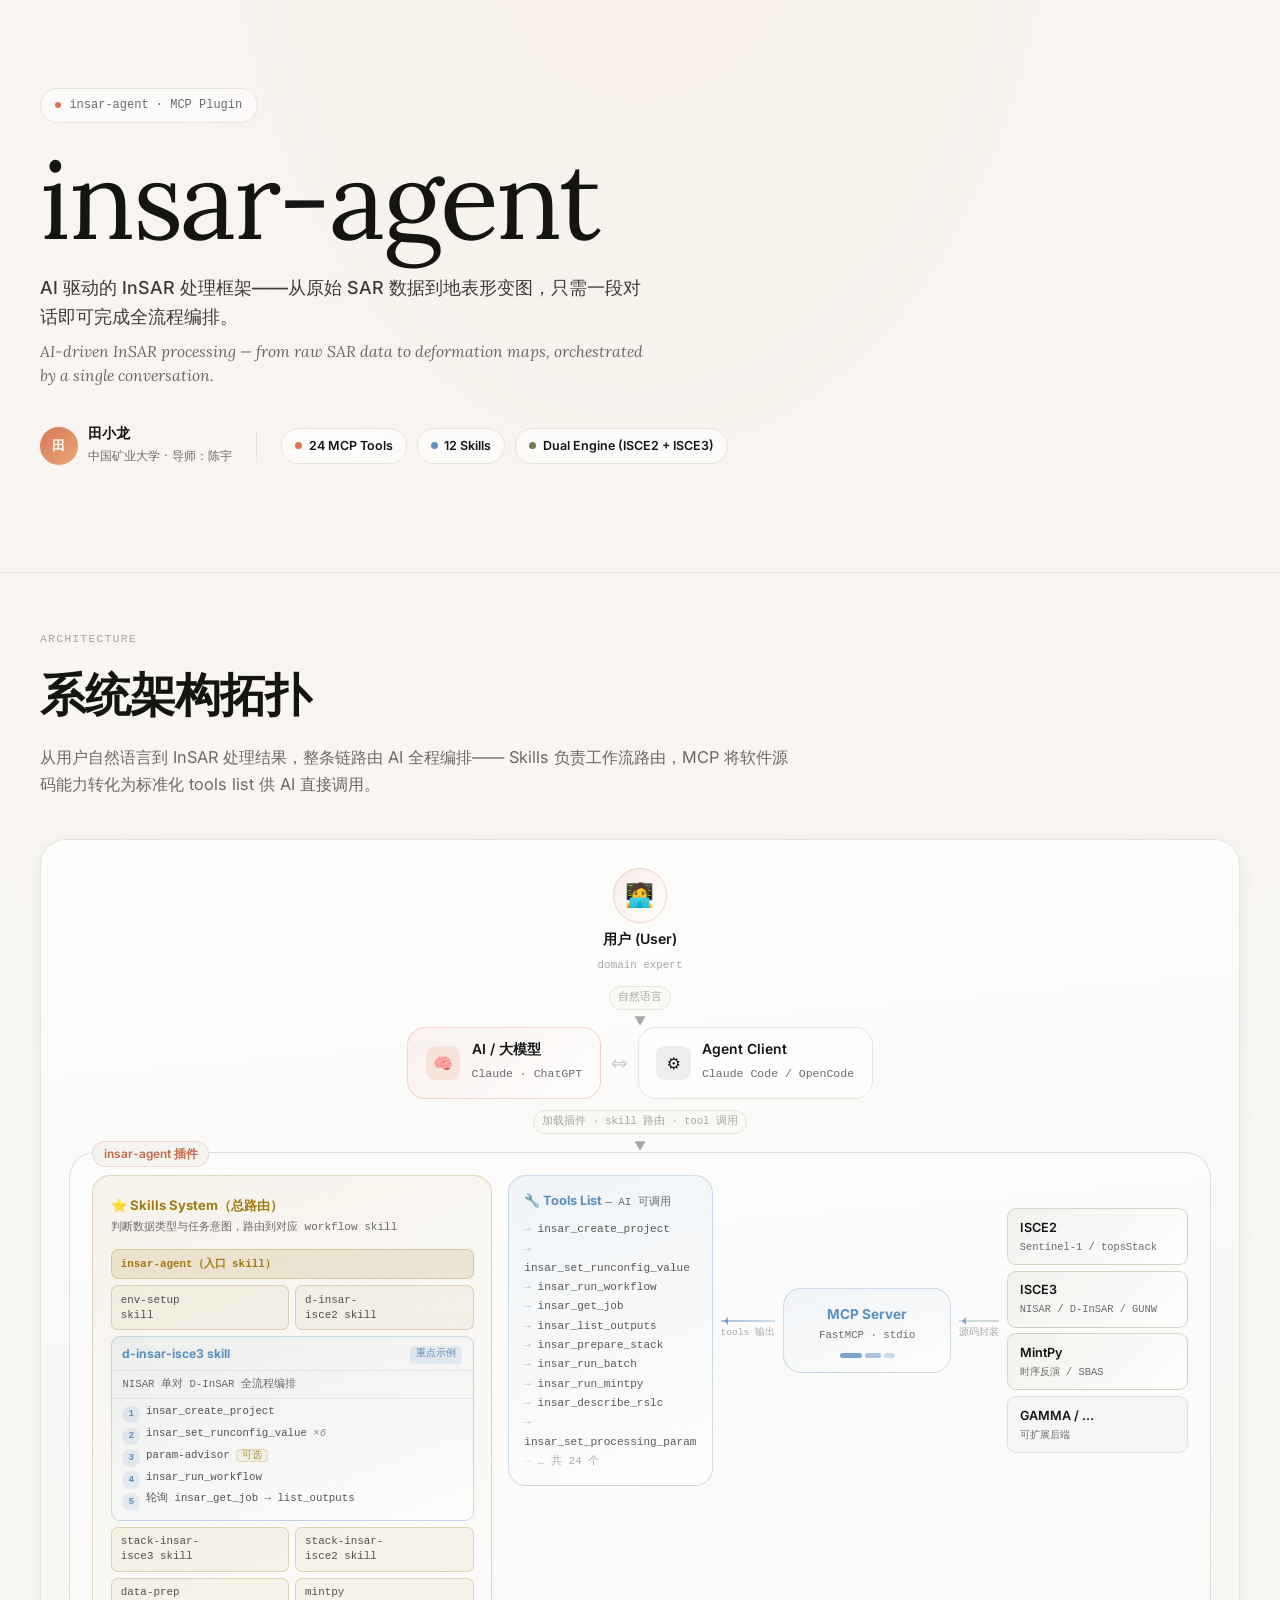
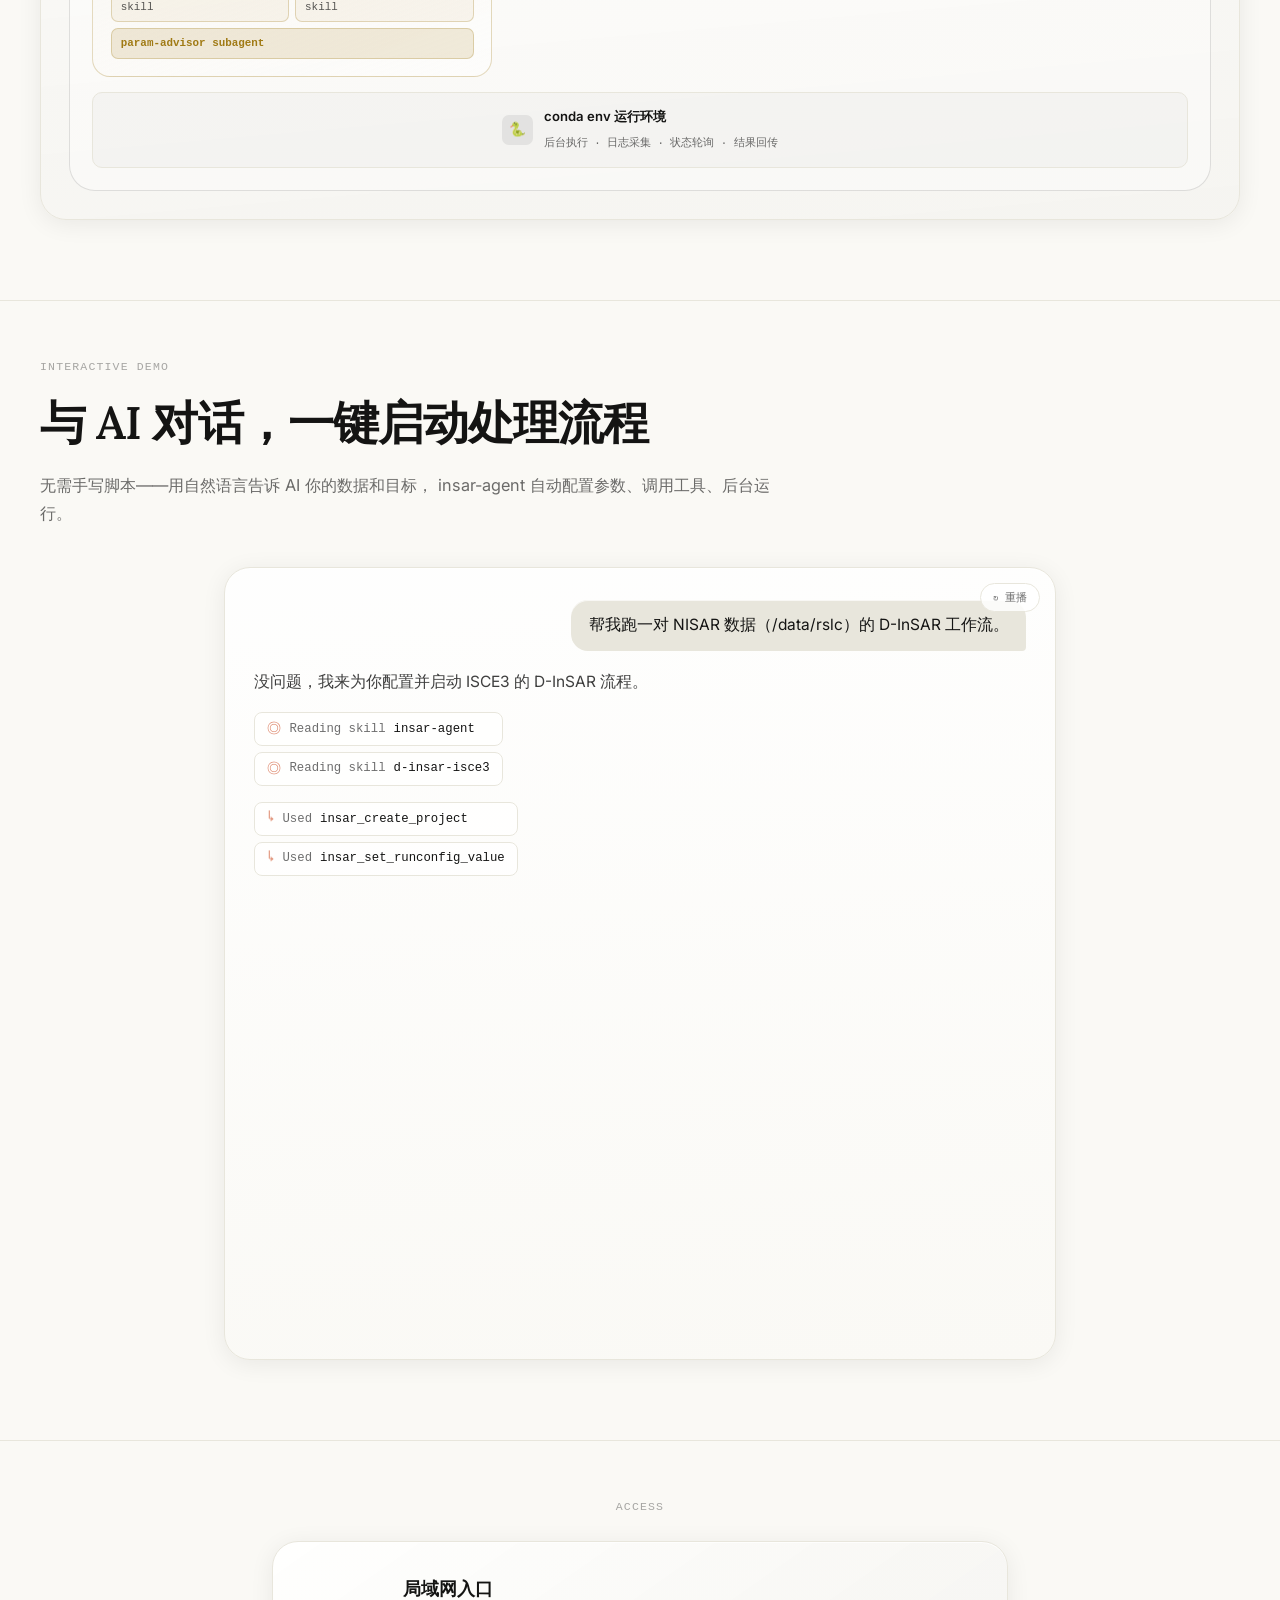
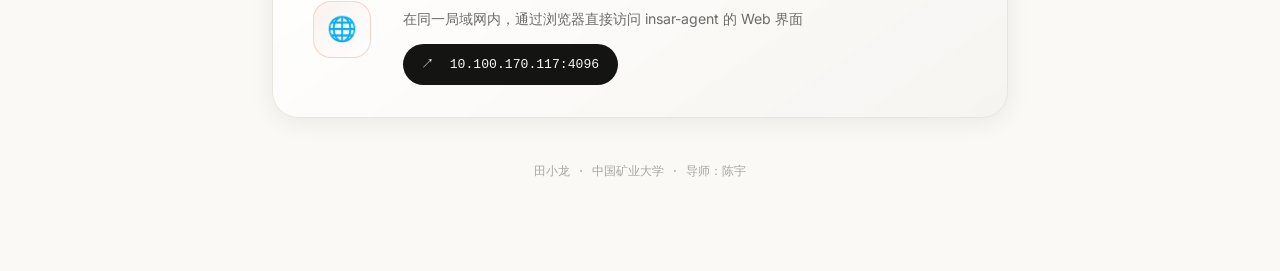
==== site/index.html @ 66867396 "feat: add project showcase site with Anthropic-style design - Hero with bilingual description, autho" ====
<!DOCTYPE html>
<html lang="zh-CN">
<head>
    <meta charset="UTF-8">
    <meta name="viewport" content="width=device-width, initial-scale=1.0">
    <title>insar-agent — AI-driven InSAR Processing</title>
    <link rel="preconnect" href="https://fonts.googleapis.com">
    <link rel="preconnect" href="https://fonts.gstatic.com" crossorigin>
    <link href="https://fonts.googleapis.com/css2?family=Lora:ital,wght@0,400;0,600;1,400&family=Inter:wght@400;500;600&family=Poppins:wght@600;700&display=swap" rel="stylesheet">
    <style>
        :root {
            --paper:       #faf9f5;
            --paper-2:     #f5f4f1;
            --paper-3:     #e8e6dc;
            --ink:         #141413;
            --ink-muted:   rgba(20,20,19,.62);
            --ink-dim:     rgba(20,20,19,.36);
            --orange:      #d97757;
            --orange-deep: #c46847;
            --orange-soft: rgba(217,119,87,.08);
            --orange-bdr:  rgba(217,119,87,.28);
            --blue:        #5a8fc0;
            --blue-soft:   rgba(90,143,192,.07);
            --blue-bdr:    rgba(90,143,192,.28);
            --green:       #6a7e4e;
            --green-soft:  rgba(106,126,78,.07);
            --green-bdr:   rgba(106,126,78,.28);
            --gold:        #a07a14;
            --gold-soft:   rgba(160,122,20,.07);
            --gold-bdr:    rgba(160,122,20,.26);
            --r:           10px;
            --r-lg:        18px;
            --r-xl:        26px;
            --sh:          0 1px 4px rgba(0,0,0,.05), 0 1px 0 rgba(255,255,255,.75) inset;
            --sh-lg:       0 4px 24px rgba(0,0,0,.07), 0 1px 0 rgba(255,255,255,.8) inset;
            --ease:        cubic-bezier(.25,.46,.45,.94);
            /* Lora: elegant editorial serif — matches Claude/Anthropic display style */
            --serif:   'Lora', Georgia, 'Times New Roman', serif;
            /* Inter: clean sans-serif for UI labels, badges, meta */
            --sans:    'Inter', -apple-system, BlinkMacSystemFont, system-ui, sans-serif;
            /* Poppins: UI emphasis */
            --heading: 'Poppins', system-ui, sans-serif;
            --mono:    ui-monospace, 'SFMono-Regular', Menlo, Consolas, monospace;
            --wrap:    1200px;
        }

        @media (prefers-reduced-motion: reduce) {
            *, *::before, *::after {
                animation-duration: .01ms !important;
                animation-iteration-count: 1 !important;
                transition-duration: .01ms !important;
            }
        }

        * { box-sizing: border-box; margin: 0; padding: 0; }

        html { background: var(--paper); color: var(--ink); }

        body {
            font-family: var(--sans);
            line-height: 1.7;
            background:
                radial-gradient(ellipse 90% 50% at 50% -5%, rgba(217,119,87,.07) 0%, transparent 100%),
                var(--paper);
        }

        a { color: inherit; text-decoration: none; }

        .wrap {
            width: min(var(--wrap), calc(100vw - 2.5rem));
            margin: 0 auto;
        }

        /* ══════════════════════════════════════
           HERO
        ══════════════════════════════════════ */
        .hero { padding: 5.5rem 0 4.5rem; }

        .hero-tag {
            display: inline-flex;
            align-items: center; gap: .5rem;
            padding: .38rem .9rem;
            border: 1px solid var(--paper-3); border-radius: 999px;
            font-family: var(--mono); font-size: .75rem; color: var(--ink-muted);
            background: rgba(255,255,255,.65); margin-bottom: 1.5rem;
        }

        .hero-tag::before {
            content: ''; width: 6px; height: 6px;
            border-radius: 50%; background: var(--orange); flex-shrink: 0;
        }

        /* Lora serif at large size — Claude/Anthropic editorial style */
        .hero h1 {
            font-family: var(--serif);
            font-size: clamp(3.4rem, 8.5vw, 7.2rem);
            font-weight: 400;
            line-height: .97;
            letter-spacing: -.02em;
            color: var(--ink);
            margin-bottom: 1.4rem;
        }

        /* Bilingual description */
        .hero-lead { margin-bottom: 2.25rem; max-width: 38em; }

        .lead-zh {
            display: block;
            font-family: var(--sans); font-size: 1.12rem; font-weight: 500;
            color: rgba(20,20,19,.82); line-height: 1.6; margin-bottom: .45rem;
        }

        .lead-en {
            display: block;
            font-family: var(--serif); font-style: italic;
            font-size: .98rem; color: var(--ink-muted); line-height: 1.55;
        }

        .hero-meta {
            display: flex; align-items: center; gap: 1.5rem;
            flex-wrap: wrap; margin-bottom: 2rem;
        }

        .meta-author { display: flex; align-items: center; gap: .65rem; }

        .meta-avatar {
            width: 2.35rem; height: 2.35rem; border-radius: 50%;
            background: linear-gradient(135deg, var(--orange) 0%, #e8a878 100%);
            display: flex; align-items: center; justify-content: center;
            font-family: var(--heading); font-size: .82rem; font-weight: 700;
            color: #fff; flex-shrink: 0;
        }

        .meta-info strong {
            display: block; font-family: var(--sans);
            font-size: .9rem; font-weight: 600; line-height: 1.2;
        }

        .meta-info span { font-size: .78rem; color: var(--ink-muted); }

        .meta-div { width: 1px; height: 2rem; background: var(--paper-3); }

        .badge-row { display: flex; gap: .6rem; flex-wrap: wrap; }

        .badge {
            display: inline-flex; align-items: center; gap: .42rem;
            padding: .4rem .82rem;
            border: 1px solid var(--paper-3); border-radius: 999px;
            font-family: var(--sans); font-size: .78rem; font-weight: 600;
            background: rgba(255,255,255,.72);
        }

        .bd { width: 7px; height: 7px; border-radius: 50%; flex-shrink: 0; }
        .bd-o { background: var(--orange); }
        .bd-b { background: var(--blue); }
        .bd-g { background: var(--green); }

        /* ══════════════════════════════════════
           SECTION UTILITIES
        ══════════════════════════════════════ */
        .sec-lbl {
            font-family: var(--mono); font-size: .72rem;
            letter-spacing: .1em; text-transform: uppercase;
            color: var(--ink-dim); margin-bottom: .45rem;
        }

        /* Section titles also use Lora for editorial consistency */
        .sec-title {
            font-family: var(--serif); font-size: clamp(1.9rem, 4vw, 2.85rem);
            font-weight: 600; letter-spacing: -.02em; margin-bottom: .65rem;
        }

        .sec-desc { font-size: 1.02rem; color: var(--ink-muted); max-width: 46em; }

        .section-sep { border: none; border-top: 1px solid var(--paper-3); }

        /* ══════════════════════════════════════
           TOPOLOGY
        ══════════════════════════════════════ */
        .topo-section { padding: 3.5rem 0 5rem; }
        .topo-hdr { margin-bottom: 2.5rem; }

        .topo-shell {
            background: linear-gradient(175deg, rgba(255,255,255,.88) 0%, rgba(245,244,241,.94) 100%);
            border: 1px solid var(--paper-3); border-radius: var(--r-xl);
            padding: 1.75rem; box-shadow: var(--sh-lg);
        }

        /* User */
        .topo-user { display: flex; justify-content: center; margin-bottom: .5rem; }

        .user-node { display: flex; flex-direction: column; align-items: center; gap: .3rem; }

        .user-icon {
            width: 3.4rem; height: 3.4rem; border-radius: 50%;
            background: linear-gradient(135deg, rgba(217,119,87,.12), rgba(255,255,255,.85));
            border: 1.5px solid var(--orange-bdr);
            display: flex; align-items: center; justify-content: center; font-size: 1.45rem;
        }

        .user-name { font-family: var(--sans); font-size: .88rem; font-weight: 600; }
        .user-sub  { font-family: var(--mono); font-size: .68rem; color: var(--ink-dim); }

        /* Vertical connectors */
        .vert-conn { display: flex; flex-direction: column; align-items: center; }

        .conn-line { width: 1.5px; background: linear-gradient(to bottom, var(--paper-3), rgba(20,20,19,.15)); }

        .conn-pill {
            font-family: var(--mono); font-size: .66rem; color: var(--ink-dim);
            background: var(--paper); border: 1px solid var(--paper-3);
            border-radius: 999px; padding: .12rem .5rem; white-space: nowrap;
        }

        .conn-arrow { font-size: .75rem; color: var(--ink-dim); line-height: 1; }

        /* AI + Client row */
        .ai-row {
            display: flex; justify-content: center; align-items: center;
            gap: .5rem; margin-bottom: .5rem;
        }

        .ai-card, .client-card {
            display: flex; align-items: center; gap: .7rem;
            padding: .8rem 1.1rem; border-radius: var(--r-lg); border: 1.5px solid;
        }

        .ai-card {
            background: linear-gradient(135deg, var(--orange-soft), rgba(255,255,255,.82));
            border-color: var(--orange-bdr);
        }

        .client-card { background: rgba(255,255,255,.72); border-color: var(--paper-3); }

        .n-icon {
            width: 2.15rem; height: 2.15rem; border-radius: 9px;
            display: flex; align-items: center; justify-content: center;
            font-size: 1rem; flex-shrink: 0;
        }

        .n-icon-o { background: rgba(217,119,87,.14); }
        .n-icon-n { background: rgba(20,20,19,.07); }

        .n-text strong {
            display: block; font-family: var(--sans);
            font-size: .87rem; font-weight: 600; line-height: 1.2;
        }

        .n-text span { font-family: var(--mono); font-size: .72rem; color: var(--ink-muted); }

        .bidir { color: rgba(20,20,19,.22); font-size: .85rem; padding: 0 .1rem; }

        /* Plugin frame */
        .plugin-frame {
            border: 1.5px solid rgba(20,20,19,.12);
            border-radius: var(--r-xl); padding: 1.4rem;
            background: rgba(255,255,255,.38); position: relative;
        }

        .plugin-label {
            position: absolute; top: -.7rem; left: 1.4rem;
            font-family: var(--sans); font-size: .74rem; font-weight: 600;
            color: var(--orange-deep);
            background: var(--paper-2); padding: .1rem .65rem;
            border: 1px solid rgba(217,119,87,.22); border-radius: 999px;
        }

        /*
         * Plugin inner: 2-column grid
         * Left:  Skills System
         * Right: horizontal flow  [Tools List] <- [MCP Server] <- [Software]
         */
        .plugin-inner {
            display: grid;
            grid-template-columns: 1fr 1.7fr;
            gap: 1rem;
            align-items: start;
            margin-bottom: .9rem;
        }

        /* --- Skills column --- */
        .skills-box {
            background: linear-gradient(160deg, rgba(160,122,20,.07), rgba(255,255,255,.55));
            border: 1.5px solid var(--gold-bdr); border-radius: var(--r-lg);
            padding: 1.1rem;
        }

        .skills-header {
            font-family: var(--sans); font-size: .82rem; font-weight: 700;
            color: var(--gold); margin-bottom: .22rem;
        }

        .skills-desc {
            font-family: var(--mono); font-size: .69rem; color: var(--ink-muted);
            line-height: 1.45; margin-bottom: .85rem;
        }

        .skill-grid { display: grid; grid-template-columns: 1fr 1fr; gap: .38rem; }

        .sk {
            padding: .42rem .55rem;
            border: 1px solid var(--gold-bdr); border-radius: 7px;
            background: rgba(160,122,20,.06);
            font-family: var(--mono); font-size: .68rem; color: rgba(20,20,19,.72);
            line-height: 1.35;
        }

        .sk.entry { background: rgba(160,122,20,.14); color: var(--gold); font-weight: 600; }
        .sk.wide  { grid-column: span 2; }

        /* Featured: d-insar-isce3 */
        .sk-featured {
            grid-column: span 2;
            border: 1.5px solid rgba(90,143,192,.32); border-radius: 9px;
            background: linear-gradient(160deg, rgba(90,143,192,.07), rgba(255,255,255,.62));
            overflow: hidden;
        }

        .sk-feat-hdr {
            display: flex; align-items: center; justify-content: space-between;
            padding: .45rem .65rem .3rem;
            font-family: var(--sans); font-size: .76rem; font-weight: 700; color: var(--blue);
            border-bottom: 1px solid rgba(90,143,192,.15);
        }

        .sk-feat-badge {
            font-family: var(--mono); font-size: .6rem; font-weight: 400;
            background: rgba(90,143,192,.12); color: var(--blue);
            padding: .05rem .38rem; border-radius: 4px;
        }

        .sk-feat-desc {
            font-family: var(--mono); font-size: .67rem; color: var(--ink-muted);
            padding: .28rem .65rem .3rem; border-bottom: 1px solid rgba(90,143,192,.12);
        }

        .sk-feat-steps { padding: .35rem .65rem .55rem; display: grid; gap: .22rem; }

        .sk-step {
            display: flex; align-items: flex-start; gap: .38rem;
            font-family: var(--mono); font-size: .67rem; color: rgba(20,20,19,.72); line-height: 1.3;
        }

        .sk-step-n {
            flex-shrink: 0; width: 1.1rem; height: 1.1rem;
            background: rgba(90,143,192,.12); border-radius: 50%;
            display: flex; align-items: center; justify-content: center;
            font-size: .58rem; color: var(--blue); font-weight: 700; margin-top: .05rem;
        }

        .sk-step-hint {
            font-family: var(--mono); font-size: .6rem;
            color: rgba(160,122,20,.8); background: rgba(160,122,20,.07);
            border: 1px solid rgba(160,122,20,.2); border-radius: 4px; padding: 0 .3rem;
        }

        /* ---
         * Right column: horizontal flow (flex row, right-to-left data)
         *   [Tools List]  <-(tools输出)-  [MCP Server]  <-(源码封装)-  [Software]
         * --- */
        .mcp-flow {
            display: flex;
            align-items: center;
            gap: 0;
        }

        /* Tools List — starts at top, natural height */
        .tools-col {
            flex: 1.05;
            align-self: stretch;
            display: flex;
        }

        .tools-box {
            flex: 1;
            background: linear-gradient(160deg, var(--blue-soft), rgba(255,255,255,.65));
            border: 1.5px solid var(--blue-bdr); border-radius: var(--r-lg);
            padding: .85rem .95rem;
        }

        .tools-title {
            font-family: var(--sans); font-size: .8rem; font-weight: 700;
            color: var(--blue); margin-bottom: .55rem;
        }

        .tool-item {
            font-family: var(--mono); font-size: .69rem;
            color: rgba(20,20,19,.7); line-height: 1.75;
        }

        .tool-item::before { content: '→ '; color: var(--blue); opacity: .55; }

        /* Horizontal arrow connector (left-pointing: data flows right→left) */
        .flow-conn {
            flex: none;
            display: flex; flex-direction: column; align-items: center;
            gap: .2rem; padding: 0 .5rem; min-width: 3.2rem;
        }

        .fc-line {
            width: 100%; height: 1.5px; position: relative;
        }

        /* Arrow from MCP to Tools (blue gradient, arrowhead on left) */
        .fc-line.blue {
            background: linear-gradient(to left, var(--blue-bdr), rgba(90,143,192,.5));
        }

        /* Arrow from Software to MCP (green-to-blue, arrowhead on left) */
        .fc-line.green {
            background: linear-gradient(to left, var(--green-bdr), var(--blue-bdr));
        }

        .fc-line::before {
            content: '';
            position: absolute; left: -1px; top: 50%;
            transform: translateY(-50%);
            border: 4px solid transparent;
            border-right-color: var(--blue); opacity: .75;
        }

        .fc-lbl {
            font-family: var(--mono); font-size: .6rem;
            color: var(--ink-dim); white-space: nowrap;
        }

        /* MCP Server box */
        .mcp-box {
            flex: 0.78;
            background: linear-gradient(160deg, var(--blue-soft), rgba(255,255,255,.72));
            border: 1.5px solid var(--blue-bdr); border-radius: var(--r-lg);
            padding: .9rem .8rem; text-align: center;
        }

        .mcp-title { font-family: var(--sans); font-size: .85rem; font-weight: 700; color: var(--blue); }
        .mcp-sub   { font-family: var(--mono); font-size: .67rem; color: var(--ink-muted); margin-bottom: .5rem; }

        .mcp-bars { display: flex; gap: 3px; justify-content: center; }
        .mcp-bars span { height: 5px; border-radius: 3px; background: var(--blue); }
        .mcp-bars span:nth-child(1) { width: 22px; opacity: .8; }
        .mcp-bars span:nth-child(2) { width: 16px; opacity: .5; }
        .mcp-bars span:nth-child(3) { width: 11px; opacity: .3; }

        /* Software stack */
        .sw-stack {
            flex: 1;
            display: grid; gap: .35rem;
            align-self: center;
        }

        .sw-chip {
            padding: .48rem .72rem;
            background: linear-gradient(135deg, var(--green-soft), rgba(255,255,255,.72));
            border: 1.5px solid var(--green-bdr); border-radius: 9px;
            font-family: var(--sans); font-size: .79rem; font-weight: 600;
        }

        .sw-sub {
            display: block; font-family: var(--mono);
            font-size: .65rem; color: var(--ink-muted); font-weight: 400; margin-top: .04rem;
        }

        .sw-chip.sw-dim { background: rgba(20,20,19,.02); border-color: rgba(20,20,19,.09); }

        /* Conda env bar — full-width, centered */
        .conda-bar {
            padding: .78rem 1.2rem;
            background: rgba(20,20,19,.025); border: 1px solid var(--paper-3);
            border-radius: var(--r);
            display: flex; align-items: center; justify-content: center; gap: .7rem;
        }

        .conda-icon {
            width: 1.9rem; height: 1.9rem; border-radius: 7px;
            background: rgba(20,20,19,.07);
            display: flex; align-items: center; justify-content: center;
            font-size: .85rem; flex-shrink: 0;
        }

        .conda-text strong {
            display: block; font-family: var(--sans);
            font-size: .82rem; font-weight: 600;
        }

        .conda-text span {
            font-family: var(--mono); font-size: .67rem; color: var(--ink-muted);
        }

        /* ══════════════════════════════════════
           CHAT DEMO
        ══════════════════════════════════════ */
        .demo-section { padding: 3.5rem 0 5rem; }
        .demo-hdr { margin-bottom: 2.5rem; }

        .chat-outer { max-width: 52rem; margin: 0 auto; position: relative; }

        .chat-window {
            background: linear-gradient(175deg, rgba(255,255,255,.88), rgba(250,249,245,.72));
            border: 1px solid var(--paper-3); border-radius: var(--r-xl);
            padding: 2rem 1.8rem; box-shadow: var(--sh-lg);
            display: flex; flex-direction: column; gap: 1.05rem;
        }

        .chat-row { display: flex; flex-direction: column; opacity: 0; will-change: transform, opacity; }

        .chat-row.visible { animation: chatIn .45s var(--ease) forwards; }

        @keyframes chatIn {
            from { opacity: 0; transform: translateY(7px); }
            to   { opacity: 1; transform: translateY(0); }
        }

        .msg-user {
            align-self: flex-end; background: var(--paper-3);
            padding: .78rem 1.1rem; border-radius: 17px 17px 4px 17px;
            max-width: 82%; font-size: .97rem; font-family: var(--sans);
            box-shadow: inset 0 1px 0 rgba(255,255,255,.7);
        }

        .msg-ai {
            align-self: flex-start; max-width: 92%;
            font-size: .97rem; color: rgba(20,20,19,.82); font-family: var(--sans);
        }

        .msg-ai.muted { color: var(--ink-muted); font-size: .92rem; }

        .tool-group { display: flex; flex-direction: column; gap: .32rem; align-self: flex-start; }

        .status-chip {
            display: inline-flex; align-items: center; gap: .5rem;
            padding: .36rem .78rem;
            background: rgba(255,255,255,.75); border: 1px solid var(--paper-3);
            border-radius: 8px;
            font-family: var(--mono); font-size: .77rem; color: var(--ink-muted);
        }

        .status-chip strong { color: var(--ink); font-weight: 500; }
        .status-chip.gold-chip { border-color: var(--gold-bdr); background: var(--gold-soft); }
        .status-chip.gold-chip strong { color: var(--gold); }

        .si { color: var(--orange); font-size: .9rem; line-height: 1; }
        .si.gold { color: var(--gold); }
        .si.spin { animation: spin 1.2s linear infinite; }
        @keyframes spin { 100% { transform: rotate(360deg); } }

        .subagent-card {
            display: flex; align-items: center; justify-content: space-between;
            padding: .68rem 1rem;
            background: linear-gradient(90deg, rgba(160,122,20,.07), transparent);
            border-left: 2.5px solid rgba(160,122,20,.42);
            border-radius: 4px 10px 10px 4px;
            width: 100%; max-width: 38rem;
        }

        .subagent-left {
            display: flex; align-items: center; gap: .65rem;
            font-family: var(--mono); font-size: .77rem; color: rgba(20,20,19,.7);
        }

        .subagent-status {
            font-family: var(--mono); font-size: .7rem;
            text-transform: uppercase; letter-spacing: .07em;
            color: var(--gold); font-weight: 700;
        }

        .bg-job {
            display: flex; align-items: center; justify-content: space-between;
            padding: .72rem 1rem;
            background: linear-gradient(90deg, rgba(90,143,192,.07), transparent);
            border-left: 2.5px solid rgba(90,143,192,.42);
            border-radius: 4px 10px 10px 4px;
            width: 100%; max-width: 38rem;
        }

        .bg-job-left {
            display: flex; align-items: center; gap: .65rem;
            font-family: var(--mono); font-size: .77rem; color: rgba(20,20,19,.7);
        }

        .bg-job-status {
            font-family: var(--mono); font-size: .7rem;
            text-transform: uppercase; letter-spacing: .07em;
            color: var(--blue); font-weight: 700;
        }

        .code-block {
            margin-top: .55rem; padding: .65rem .9rem;
            background: rgba(20,20,19,.04); border: 1px solid var(--paper-3);
            border-radius: 9px;
            font-family: var(--mono); font-size: .76rem; color: rgba(20,20,19,.7);
            overflow-x: auto; white-space: nowrap;
        }

        .replay-btn {
            position: absolute; top: 1rem; right: 1rem;
            display: flex; align-items: center; gap: .3rem;
            padding: .35rem .72rem;
            border: 1px solid var(--paper-3); border-radius: 999px;
            background: rgba(255,255,255,.82);
            font-family: var(--mono); font-size: .7rem; color: var(--ink-muted);
            cursor: pointer;
            transition: border-color 160ms var(--ease), color 160ms var(--ease), background 160ms var(--ease);
        }

        .replay-btn:hover {
            border-color: var(--orange-bdr); color: var(--orange-deep);
            background: rgba(217,119,87,.07);
        }

        /* ══════════════════════════════════════
           LAN / FOOTER
        ══════════════════════════════════════ */
        .lan-section { padding: 3.5rem 0 5.5rem; }

        .lan-card {
            max-width: 46rem; margin: 0 auto;
            background: linear-gradient(145deg, rgba(255,255,255,.92), rgba(245,244,241,.96));
            border: 1px solid var(--paper-3); border-radius: var(--r-xl);
            padding: 2rem 2.5rem; box-shadow: var(--sh-lg);
            display: flex; align-items: center; gap: 2rem;
        }

        .lan-icon {
            width: 3.6rem; height: 3.6rem; border-radius: var(--r-lg);
            background: linear-gradient(135deg, var(--orange-soft), rgba(255,255,255,.82));
            border: 1.5px solid var(--orange-bdr);
            display: flex; align-items: center; justify-content: center;
            font-size: 1.5rem; flex-shrink: 0;
        }

        .lan-body { flex: 1; }

        .lan-body h3 {
            font-family: var(--serif); font-size: 1.12rem; font-weight: 600;
            margin-bottom: .18rem;
        }

        .lan-body p { font-size: .88rem; color: var(--ink-muted); margin-bottom: .85rem; }

        .lan-url {
            display: inline-flex; align-items: center; gap: .5rem;
            padding: .58rem 1.15rem;
            background: var(--ink); color: var(--paper);
            border-radius: 999px;
            font-family: var(--mono); font-size: .82rem; font-weight: 500;
            transition: opacity 180ms var(--ease), transform 180ms var(--ease);
        }

        .lan-url:hover { opacity: .82; transform: translateY(-1px); }

        .footer-credit {
            text-align: center; margin-top: 2.75rem;
            font-family: var(--mono); font-size: .75rem; color: var(--ink-dim);
        }

        /* ══════════════════════════════════════
           RESPONSIVE
        ══════════════════════════════════════ */
        @media (max-width: 900px) {
            .plugin-inner { grid-template-columns: 1fr; }
            .mcp-flow { flex-direction: column; align-items: stretch; gap: .6rem; }
            .flow-conn { flex-direction: row; min-width: unset; padding: .2rem 0; }
            .fc-line { height: 1.5rem; width: 1.5px; }
            .fc-line::before {
                left: 50%; top: auto; bottom: -1px;
                transform: translateX(-50%);
                border: 4px solid transparent;
                border-top-color: var(--blue);
                border-right-color: transparent;
            }
            .tools-col { align-self: auto; }
        }

        @media (max-width: 660px) {
            .hero { padding: 3.5rem 0 3rem; }
            .hero-meta { gap: 1rem; }
            .ai-row { flex-direction: column; }
            .lan-card { flex-direction: column; align-items: flex-start; gap: 1.25rem; padding: 1.5rem; }
            .chat-window { padding: 1.5rem 1.25rem; }
            .sw-stack { grid-template-columns: 1fr 1fr; }
        }
    </style>
</head>
<body>

<!-- HERO -->
<header>
<div class="wrap">
<div class="hero">

    <div class="hero-tag">insar-agent · MCP Plugin</div>

    <h1>insar-agent</h1>

    <div class="hero-lead">
        <span class="lead-zh">AI 驱动的 InSAR 处理框架——从原始 SAR 数据到地表形变图，只需一段对话即可完成全流程编排。</span>
        <span class="lead-en">AI-driven InSAR processing — from raw SAR data to deformation maps, orchestrated by a single conversation.</span>
    </div>

    <div class="hero-meta">
        <div class="meta-author">
            <div class="meta-avatar">田</div>
            <div class="meta-info">
                <strong>田小龙</strong>
                <span>中国矿业大学 · 导师：陈宇</span>
            </div>
        </div>
        <div class="meta-div"></div>
        <div class="badge-row">
            <span class="badge"><span class="bd bd-o"></span>24 MCP Tools</span>
            <span class="badge"><span class="bd bd-b"></span>12 Skills</span>
            <span class="badge"><span class="bd bd-g"></span>Dual Engine (ISCE2 + ISCE3)</span>
        </div>
    </div>

</div>
</div>
</header>

<main>

<!-- TOPOLOGY -->
<hr class="section-sep">
<section class="topo-section">
<div class="wrap">

    <div class="topo-hdr">
        <div class="sec-lbl">Architecture</div>
        <h2 class="sec-title">系统架构拓扑</h2>
        <p class="sec-desc">
            从用户自然语言到 InSAR 处理结果，整条链路由 AI 全程编排——
            Skills 负责工作流路由，MCP 将软件源码能力转化为标准化 tools list 供 AI 直接调用。
        </p>
    </div>

    <div class="topo-shell">

        <!-- User -->
        <div class="topo-user">
            <div class="user-node">
                <div class="user-icon">🧑‍💻</div>
                <div class="user-name">用户 (User)</div>
                <div class="user-sub">domain expert</div>
            </div>
        </div>

        <!-- User to AI connector -->
        <div class="vert-conn" style="height:2.8rem; justify-content:center; gap:.15rem;">
            <div class="conn-line" style="height:.55rem;"></div>
            <div class="conn-pill">自然语言</div>
            <div class="conn-line" style="height:.55rem;"></div>
            <div class="conn-arrow">▼</div>
        </div>

        <!-- AI + Agent Client -->
        <div class="ai-row">
            <div class="ai-card">
                <div class="n-icon n-icon-o">🧠</div>
                <div class="n-text">
                    <strong>AI / 大模型</strong>
                    <span>Claude · ChatGPT</span>
                </div>
            </div>
            <div class="bidir">⇔</div>
            <div class="client-card">
                <div class="n-icon n-icon-n">⚙️</div>
                <div class="n-text">
                    <strong>Agent Client</strong>
                    <span>Claude Code / OpenCode</span>
                </div>
            </div>
        </div>

        <!-- AI to Plugin connector -->
        <div class="vert-conn" style="height:2.8rem; justify-content:center; gap:.15rem;">
            <div class="conn-line" style="height:.55rem;"></div>
            <div class="conn-pill">加载插件 · skill 路由 · tool 调用</div>
            <div class="conn-line" style="height:.55rem;"></div>
            <div class="conn-arrow">▼</div>
        </div>

        <!-- Plugin frame -->
        <div class="plugin-frame">
            <span class="plugin-label">insar-agent 插件</span>

            <!-- 2-column grid: Skills | [Tools <- MCP <- Software] -->
            <div class="plugin-inner">

                <!-- COL 1: Skills System -->
                <div class="skills-box">
                    <div class="skills-header">⭐ Skills System（总路由）</div>
                    <div class="skills-desc">判断数据类型与任务意图，路由到对应 workflow skill</div>

                    <div class="skill-grid">
                        <div class="sk entry wide">insar-agent（入口 skill）</div>
                        <div class="sk">env-setup<br>skill</div>
                        <div class="sk">d-insar-<br>isce2 skill</div>

                        <!-- Featured d-insar-isce3 -->
                        <div class="sk-featured">
                            <div class="sk-feat-hdr">
                                d-insar-isce3 skill
                                <span class="sk-feat-badge">重点示例</span>
                            </div>
                            <div class="sk-feat-desc">NISAR 单对 D-InSAR 全流程编排</div>
                            <div class="sk-feat-steps">
                                <div class="sk-step">
                                    <span class="sk-step-n">1</span>
                                    <span>insar_create_project</span>
                                </div>
                                <div class="sk-step">
                                    <span class="sk-step-n">2</span>
                                    <span>insar_set_runconfig_value <em style="opacity:.65;">×6</em></span>
                                </div>
                                <div class="sk-step">
                                    <span class="sk-step-n">3</span>
                                    <span>param-advisor <span class="sk-step-hint">可选</span></span>
                                </div>
                                <div class="sk-step">
                                    <span class="sk-step-n">4</span>
                                    <span>insar_run_workflow</span>
                                </div>
                                <div class="sk-step">
                                    <span class="sk-step-n">5</span>
                                    <span>轮询 insar_get_job → list_outputs</span>
                                </div>
                            </div>
                        </div>

                        <div class="sk">stack-insar-<br>isce3 skill</div>
                        <div class="sk">stack-insar-<br>isce2 skill</div>
                        <div class="sk">data-prep<br>skill</div>
                        <div class="sk">mintpy<br>skill</div>
                        <div class="sk entry wide">param-advisor subagent</div>
                    </div>
                </div>

                <!-- COL 2: Horizontal flow [Tools] <- [MCP] <- [Software] -->
                <!-- Data flows right-to-left: Software -> MCP -> Tools List -> AI calls -->
                <div class="mcp-flow">

                    <!-- Tools List (leftmost — AI calls these) -->
                    <div class="tools-col">
                        <div class="tools-box">
                            <div class="tools-title">🔧 Tools List <span style="font-family:var(--mono);font-size:.68rem;font-weight:400;color:var(--ink-muted);">— AI 可调用</span></div>
                            <div class="tool-item">insar_create_project</div>
                            <div class="tool-item">insar_set_runconfig_value</div>
                            <div class="tool-item">insar_run_workflow</div>
                            <div class="tool-item">insar_get_job</div>
                            <div class="tool-item">insar_list_outputs</div>
                            <div class="tool-item">insar_prepare_stack</div>
                            <div class="tool-item">insar_run_batch</div>
                            <div class="tool-item">insar_run_mintpy</div>
                            <div class="tool-item">insar_describe_rslc</div>
                            <div class="tool-item">insar_set_processing_param</div>
                            <div class="tool-item" style="opacity:.5;">… 共 24 个</div>
                        </div>
                    </div>

                    <!-- Arrow: MCP -> Tools (points left) -->
                    <div class="flow-conn">
                        <div class="fc-line blue"></div>
                        <div class="fc-lbl">tools 输出</div>
                    </div>

                    <!-- MCP Server (center) -->
                    <div class="mcp-box">
                        <div class="mcp-title">MCP Server</div>
                        <div class="mcp-sub">FastMCP · stdio</div>
                        <div class="mcp-bars">
                            <span></span><span></span><span></span>
                        </div>
                    </div>

                    <!-- Arrow: Software -> MCP (points left) -->
                    <div class="flow-conn">
                        <div class="fc-line green"></div>
                        <div class="fc-lbl">源码封装</div>
                    </div>

                    <!-- Software Stack (rightmost — source of capabilities) -->
                    <div class="sw-stack">
                        <div class="sw-chip">ISCE2<span class="sw-sub">Sentinel-1 / topsStack</span></div>
                        <div class="sw-chip">ISCE3<span class="sw-sub">NISAR / D-InSAR / GUNW</span></div>
                        <div class="sw-chip">MintPy<span class="sw-sub">时序反演 / SBAS</span></div>
                        <div class="sw-chip sw-dim">GAMMA / …<span class="sw-sub">可扩展后端</span></div>
                    </div>

                </div><!-- /mcp-flow -->

            </div><!-- /plugin-inner -->

            <!-- conda env bar — full width, centered -->
            <div class="conda-bar">
                <div class="conda-icon">🐍</div>
                <div class="conda-text">
                    <strong>conda env 运行环境</strong>
                    <span>后台执行 · 日志采集 · 状态轮询 · 结果回传</span>
                </div>
            </div>

        </div><!-- /plugin-frame -->

    </div><!-- /topo-shell -->

</div>
</section>

<!-- CHAT DEMO -->
<hr class="section-sep">
<section class="demo-section">
<div class="wrap">

    <div class="demo-hdr">
        <div class="sec-lbl">Interactive Demo</div>
        <h2 class="sec-title">与 AI 对话，一键启动处理流程</h2>
        <p class="sec-desc">
            无需手写脚本——用自然语言告诉 AI 你的数据和目标，
            insar-agent 自动配置参数、调用工具、后台运行。
        </p>
    </div>

    <div class="chat-outer">
        <div class="chat-window" id="demo-chat">

            <div class="chat-row">
                <div class="msg-user">帮我跑一对 NISAR 数据（/data/rslc）的 D-InSAR 工作流。</div>
            </div>

            <div class="chat-row fast-reveal">
                <div class="msg-ai">没问题，我来为你配置并启动 ISCE3 的 D-InSAR 流程。</div>
            </div>

            <div class="chat-row fast-reveal tool-group">
                <div class="status-chip"><span class="si">◎</span> Reading skill <strong>insar-agent</strong></div>
                <div class="status-chip"><span class="si">◎</span> Reading skill <strong>d-insar-isce3</strong></div>
            </div>

            <div class="chat-row fast-reveal tool-group">
                <div class="status-chip"><span class="si">↳</span> Used <strong>insar_create_project</strong></div>
                <div class="status-chip"><span class="si">↳</span> Used <strong>insar_set_runconfig_value</strong></div>
            </div>

            <div class="chat-row">
                <div class="msg-ai muted">检测到复杂地形区域，启动参数专家对场景特性进行分析…</div>
            </div>

            <div class="chat-row fast-reveal tool-group">
                <div class="status-chip gold-chip"><span class="si gold">◎</span> Reading skill <strong>param-advisor</strong></div>
                <div class="status-chip"><span class="si">↳</span> Used <strong>insar_describe_rslc</strong></div>
            </div>

            <div class="chat-row fast-reveal">
                <div class="subagent-card">
                    <div class="subagent-left">
                        <span class="si gold spin">◒</span>
                        <span>Subagent: <strong>param-advisor</strong> — 分析场景元数据，生成参数建议</span>
                    </div>
                    <span class="subagent-status">Analyzing</span>
                </div>
            </div>

            <div class="chat-row fast-reveal tool-group">
                <div class="status-chip"><span class="si">↳</span> Used <strong>insar_set_processing_param</strong></div>
            </div>

            <div class="chat-row slow-reveal tool-group">
                <div class="status-chip"><span class="si">↳</span> Used <strong>insar_run_workflow</strong></div>
            </div>

            <div class="chat-row">
                <div class="bg-job">
                    <div class="bg-job-left">
                        <span class="si spin">◒</span>
                        <span>Background Job: <strong>isce3-d-insar</strong></span>
                    </div>
                    <span class="bg-job-status">Running</span>
                </div>
            </div>

            <div class="chat-row">
                <div class="msg-ai">
                    工作流已在后台成功启动，参数已由专家模型优化。实时监控日志：
                    <div class="code-block"><code>tail -f /home/august/insar-agent/workspace/proj_8f2a/logs/isce3.log</code></div>
                </div>
            </div>

        </div>
        <button class="replay-btn" id="replay-btn">↻ 重播</button>
    </div>

</div>
</section>

<!-- LAN ENTRY -->
<hr class="section-sep">
<section class="lan-section">
<div class="wrap">

    <div class="sec-lbl" style="text-align:center; margin-bottom:1.5rem;">Access</div>

    <div class="lan-card">
        <div class="lan-icon">🌐</div>
        <div class="lan-body">
            <h3>局域网入口</h3>
            <p>在同一局域网内，通过浏览器直接访问 insar-agent 的 Web 界面</p>
            <a class="lan-url" href="http://10.100.170.117:4096/" target="_blank" rel="noopener">
                ↗ &nbsp;10.100.170.117:4096
            </a>
        </div>
    </div>

    <div class="footer-credit">田小龙 · 中国矿业大学 · 导师：陈宇</div>

</div>
</section>

</main>

<script>
(function () {
    const reduced = window.matchMedia('(prefers-reduced-motion: reduce)').matches;
    const rows = Array.from(document.querySelectorAll('.chat-row'));
    const btn  = document.getElementById('replay-btn');
    let tid = null, i = 0;

    if (reduced) { rows.forEach(r => r.classList.add('visible')); return; }

    function clear() {
        clearTimeout(tid);
        rows.forEach(r => r.classList.remove('visible'));
        i = 0;
    }

    function next() {
        if (i >= rows.length) {
            tid = setTimeout(() => { clear(); tid = setTimeout(next, 900); }, 5000);
            return;
        }
        rows[i].classList.add('visible');
        const delay = rows[i].classList.contains('fast-reveal') ? 400
                    : rows[i].classList.contains('slow-reveal') ? 1500
                    : 850;
        i++;
        tid = setTimeout(next, delay);
    }

    btn.addEventListener('click', () => { clear(); tid = setTimeout(next, 300); });
    tid = setTimeout(next, 700);
})();
</script>

</body>
</html>
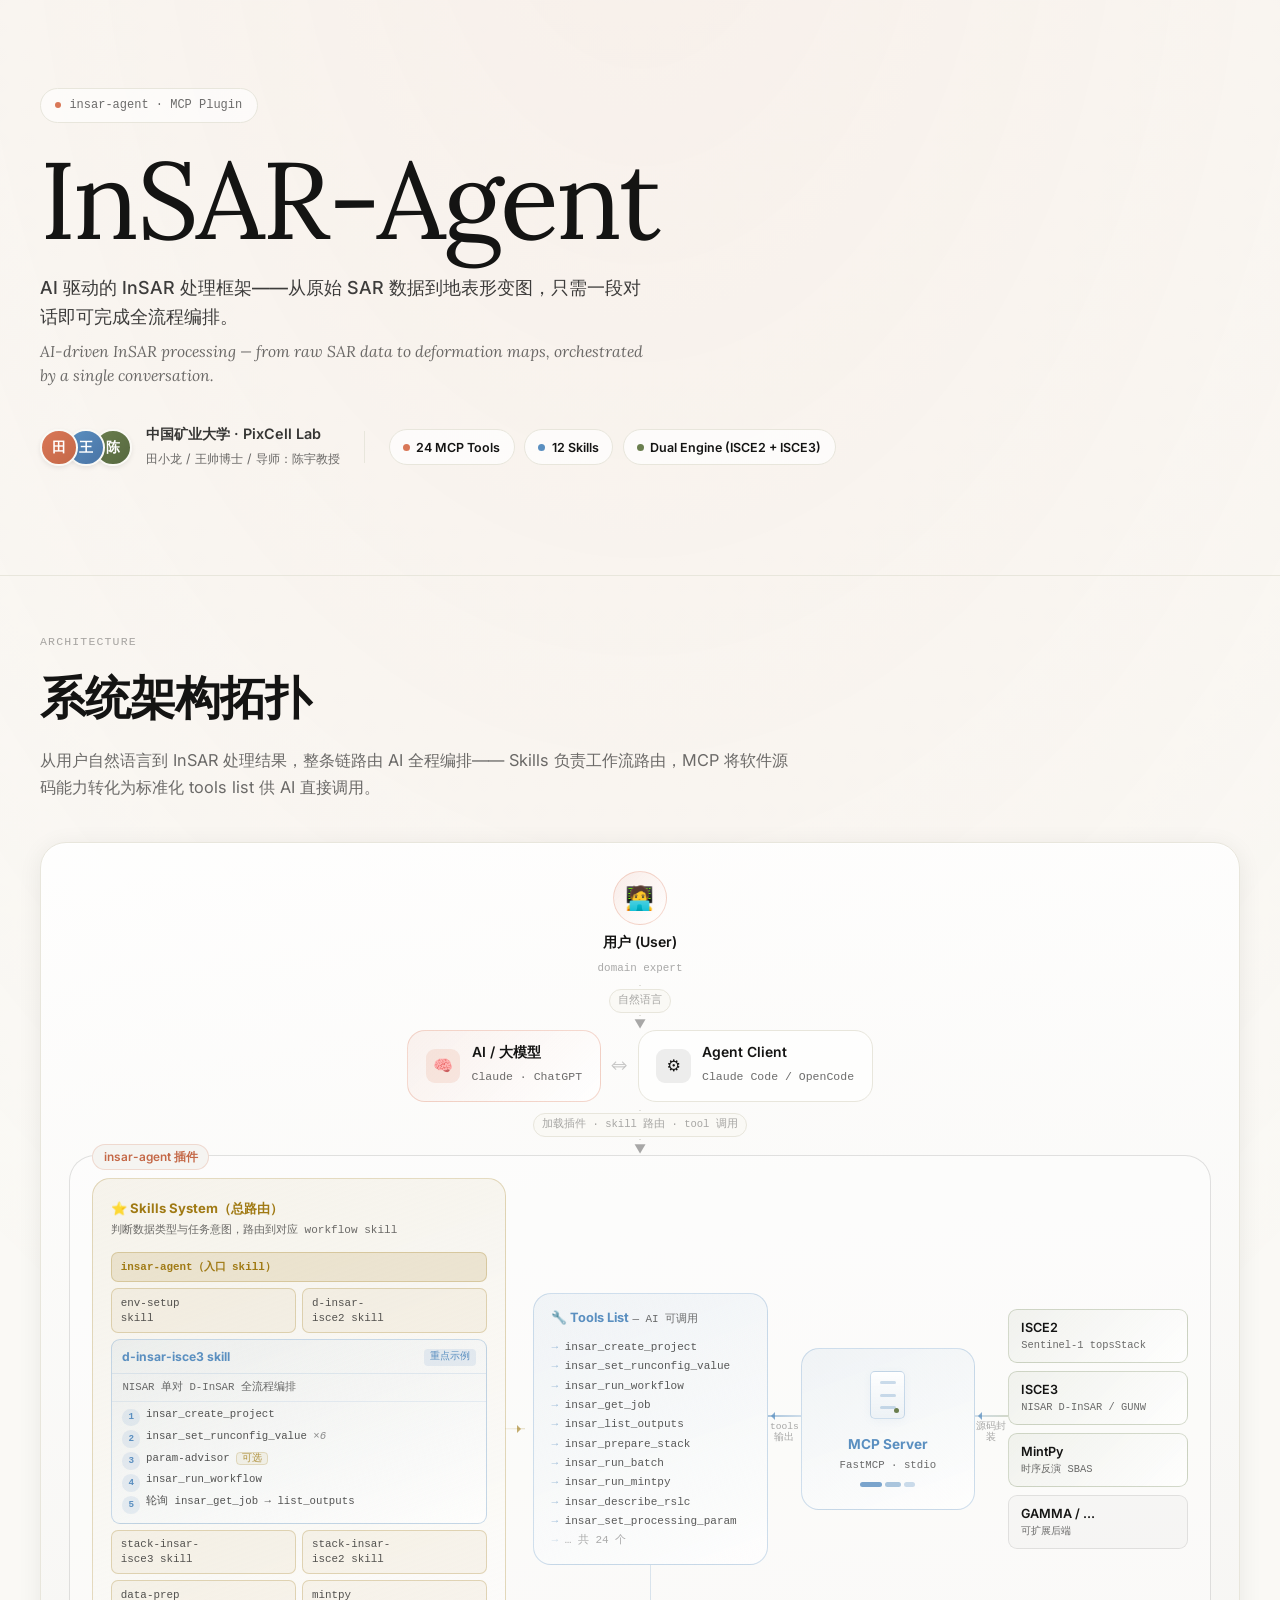
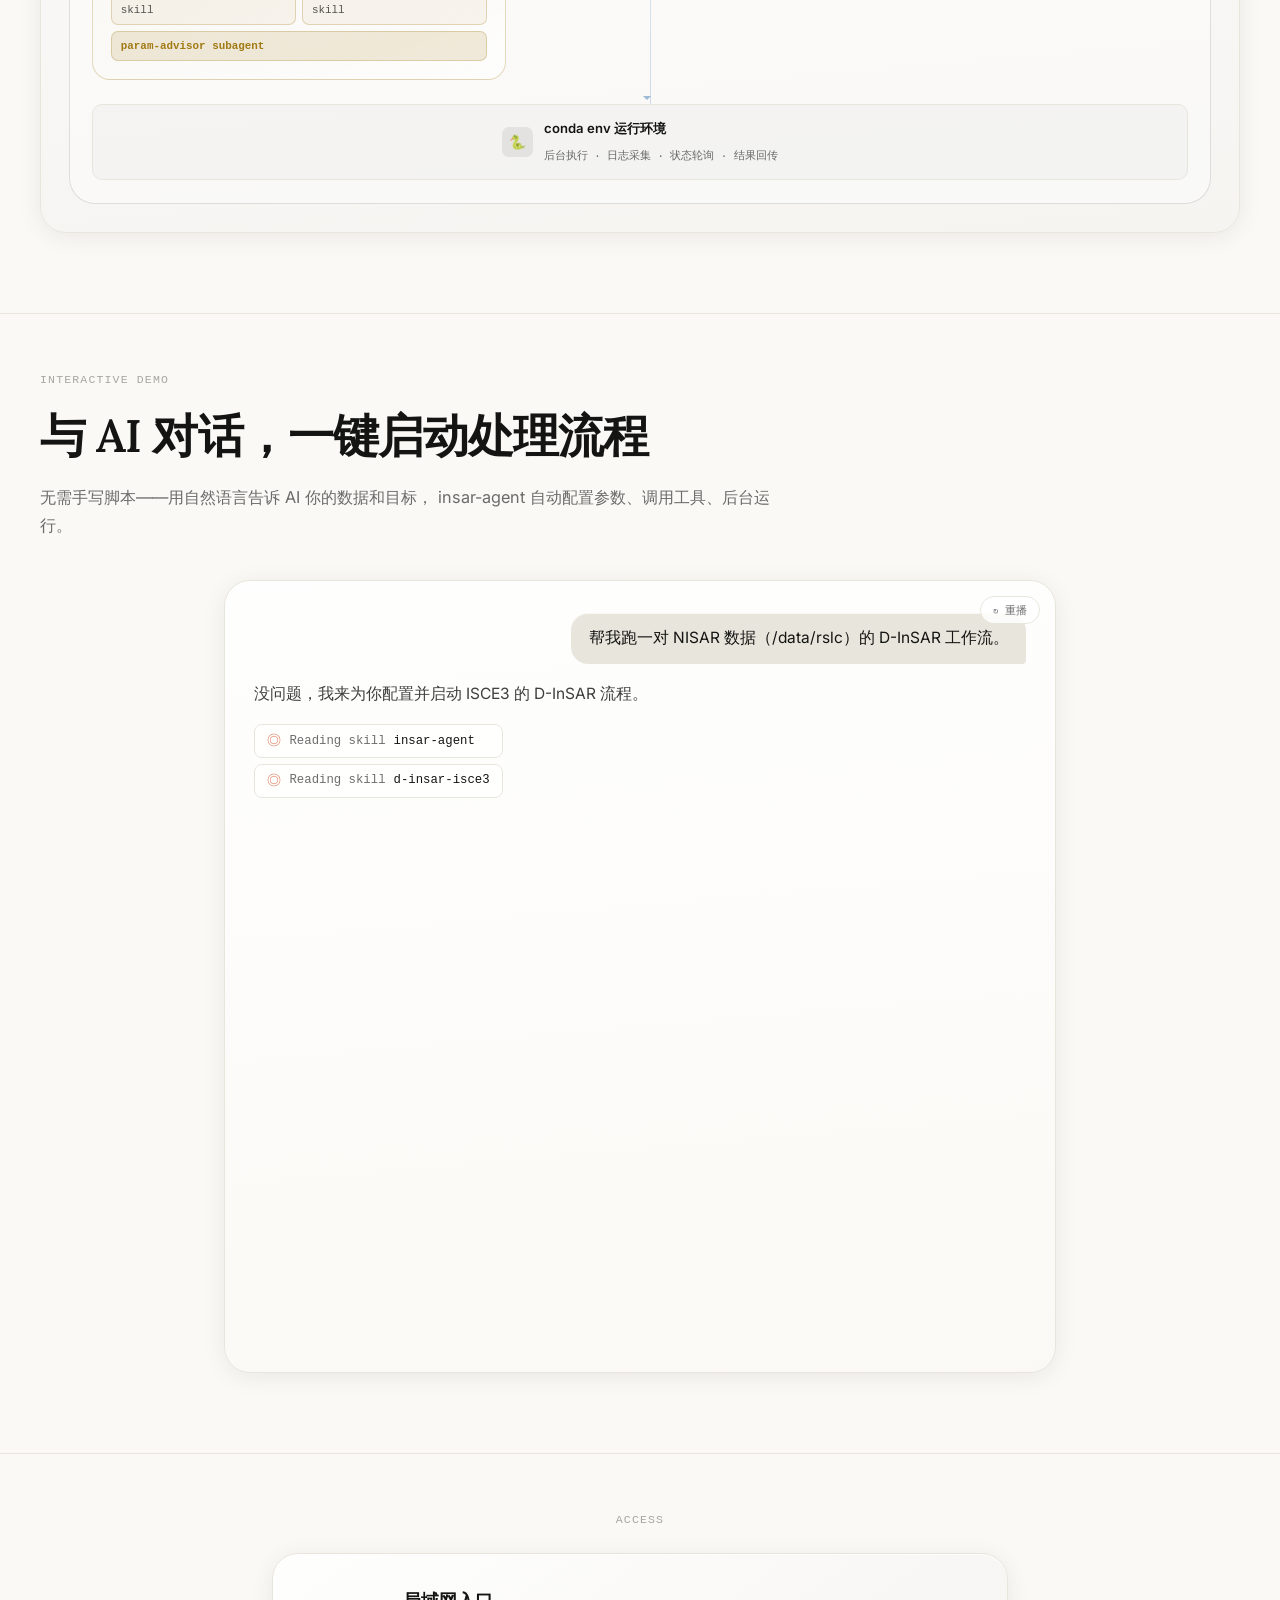
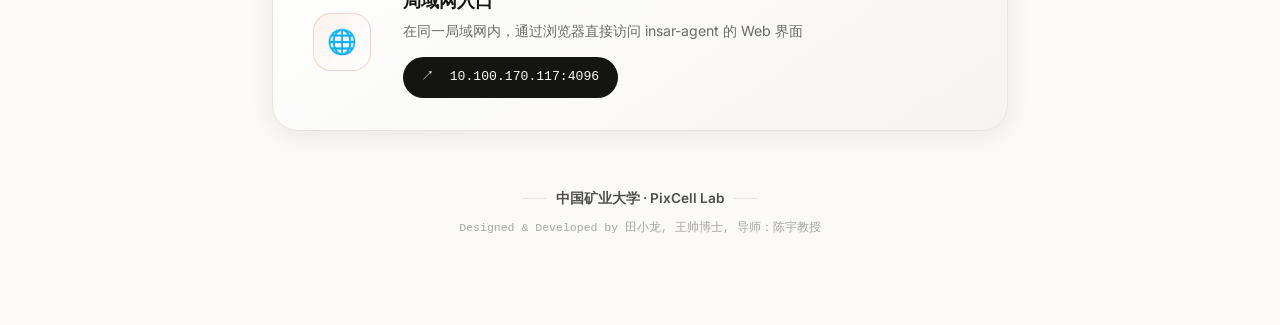
==== commit c5e6ce1b: "docs: refresh project docs and add site assets" ====
--- a/site/index.html
+++ b/site/index.html
@@ -121,19 +121,34 @@
             flex-wrap: wrap; margin-bottom: 2rem;
         }
 
-        .meta-author { display: flex; align-items: center; gap: .65rem; }
+        .meta-author { display: flex; align-items: center; gap: .85rem; }
+
+        .meta-avatars { display: flex; align-items: center; }
 
         .meta-avatar {
             width: 2.35rem; height: 2.35rem; border-radius: 50%;
-            background: linear-gradient(135deg, var(--orange) 0%, #e8a878 100%);
             display: flex; align-items: center; justify-content: center;
-            font-family: var(--heading); font-size: .82rem; font-weight: 700;
+            font-family: var(--heading); font-size: .85rem; font-weight: 600;
             color: #fff; flex-shrink: 0;
-        }
+            border: 2px solid var(--paper);
+            margin-left: -0.65rem;
+            box-shadow: 0 2px 5px rgba(0,0,0,.08);
+            transition: transform 0.2s var(--ease);
+        }
+
+        .meta-avatar:hover {
+            transform: translateY(-3px);
+            z-index: 10 !important;
+        }
+
+        .meta-avatar:nth-child(1) { background: linear-gradient(135deg, var(--orange) 0%, var(--orange-deep) 100%); margin-left: 0; z-index: 3; }
+        .meta-avatar:nth-child(2) { background: linear-gradient(135deg, var(--blue) 0%, #4a74a5 100%); z-index: 2; }
+        .meta-avatar:nth-child(3) { background: linear-gradient(135deg, var(--green) 0%, #56683f 100%); z-index: 1; }
 
         .meta-info strong {
             display: block; font-family: var(--sans);
-            font-size: .9rem; font-weight: 600; line-height: 1.2;
+            font-size: .9rem; font-weight: 600; line-height: 1.4;
+            color: rgba(20,20,19,.85);
         }
 
         .meta-info span { font-size: .78rem; color: var(--ink-muted); }
@@ -272,17 +287,39 @@
          */
         .plugin-inner {
             display: grid;
-            grid-template-columns: 1fr 1.7fr;
-            gap: 1rem;
-            align-items: start;
-            margin-bottom: .9rem;
+            grid-template-columns: 1fr 1.6fr;
+            gap: 1.25rem;
+            align-items: stretch;
+            margin-bottom: 1.5rem;
         }
 
         /* --- Skills column --- */
         .skills-box {
+            position: relative;
             background: linear-gradient(160deg, rgba(160,122,20,.07), rgba(255,255,255,.55));
             border: 1.5px solid var(--gold-bdr); border-radius: var(--r-lg);
             padding: 1.1rem;
+        }
+
+        .skills-box::after {
+            content: '';
+            position: absolute;
+            right: -1.25rem;
+            top: 50%;
+            transform: translateY(-50%);
+            width: 1.25rem;
+            height: 1.5px;
+            background: linear-gradient(to right, rgba(160,122,20,.1), var(--gold-bdr));
+        }
+        .skills-box::before {
+            content: '';
+            position: absolute;
+            right: -1.25rem;
+            top: 50%;
+            transform: translateY(-50%);
+            border: 4px solid transparent;
+            border-left-color: rgba(160,122,20,.6);
+            z-index: 2;
         }
 
         .skills-header {
@@ -360,22 +397,47 @@
          * --- */
         .mcp-flow {
             display: flex;
-            align-items: center;
+            align-items: stretch;
             gap: 0;
         }
 
-        /* Tools List — starts at top, natural height */
+        /* Tools List — mostly unchanged width-wise, but flex grows */
         .tools-col {
-            flex: 1.05;
-            align-self: stretch;
-            display: flex;
+            flex: 0.98;
+            display: grid;
+            grid-template-rows: 1fr auto 1fr;
+            position: relative;
+            padding-left: .45rem;
+        }
+
+        .tools-col::after {
+            content: '';
+            grid-row: 3;
+            justify-self: center;
+            width: 1.5px;
+            background: linear-gradient(to bottom, rgba(90,143,192,.2), var(--blue-bdr));
+            margin-bottom: -1.5rem;
+            z-index: 1;
+        }
+
+        .tools-col::before {
+            content: '';
+            position: absolute;
+            bottom: -1.5rem;
+            left: 50%;
+            transform: translateX(-50%);
+            border: 4px solid transparent;
+            border-top-color: rgba(90,143,192,.6);
+            z-index: 3;
         }
 
         .tools-box {
-            flex: 1;
+            grid-row: 2;
+            position: relative;
             background: linear-gradient(160deg, var(--blue-soft), rgba(255,255,255,.65));
             border: 1.5px solid var(--blue-bdr); border-radius: var(--r-lg);
-            padding: .85rem .95rem;
+            padding: .85rem .78rem .85rem 1.08rem;
+            z-index: 2;
         }
 
         .tools-title {
@@ -394,7 +456,8 @@
         .flow-conn {
             flex: none;
             display: flex; flex-direction: column; align-items: center;
-            gap: .2rem; padding: 0 .5rem; min-width: 3.2rem;
+            justify-content: center;
+            gap: .25rem; padding: 0; width: 2.1rem;
         }
 
         .fc-line {
@@ -421,15 +484,39 @@
 
         .fc-lbl {
             font-family: var(--mono); font-size: .6rem;
-            color: var(--ink-dim); white-space: nowrap;
+            color: var(--ink-dim); white-space: normal;
+            text-align: center; line-height: 1.15;
         }
 
         /* MCP Server box */
         .mcp-box {
-            flex: 0.78;
+            flex: 0.65;
+            display: flex;
+            flex-direction: column;
+            justify-content: center;
+            align-items: center;
+            align-self: center;
             background: linear-gradient(160deg, var(--blue-soft), rgba(255,255,255,.72));
             border: 1.5px solid var(--blue-bdr); border-radius: var(--r-lg);
-            padding: .9rem .8rem; text-align: center;
+            padding: 1.4rem .5rem; text-align: center;
+        }
+
+        .mcp-server-icon {
+            width: 2.2rem; height: 3rem;
+            border: 1.5px solid rgba(90,143,192,.3); border-radius: 5px;
+            margin-bottom: .85rem; position: relative;
+            background: linear-gradient(to bottom, rgba(255,255,255,.9), rgba(90,143,192,.05));
+            display: flex; flex-direction: column; justify-content: space-evenly; align-items: center;
+            box-shadow: 0 2px 8px rgba(90,143,192,.06), inset 0 1px 0 rgba(255,255,255,1);
+        }
+
+        .mcp-server-icon span {
+            width: 50%; height: 3px; background: var(--blue); opacity: .3; border-radius: 2px;
+        }
+
+        .mcp-server-icon::after {
+            content: ''; position: absolute; bottom: 5px; right: 5px;
+            width: 5px; height: 5px; border-radius: 50%; background: var(--green);
         }
 
         .mcp-title { font-family: var(--sans); font-size: .85rem; font-weight: 700; color: var(--blue); }
@@ -443,21 +530,29 @@
 
         /* Software stack */
         .sw-stack {
-            flex: 1;
-            display: grid; gap: .35rem;
+            flex: 0.75;
+            display: flex;
+            flex-direction: column;
+            justify-content: center;
             align-self: center;
+            gap: .5rem;
         }
 
         .sw-chip {
-            padding: .48rem .72rem;
+            padding: .65rem .75rem;
             background: linear-gradient(135deg, var(--green-soft), rgba(255,255,255,.72));
             border: 1.5px solid var(--green-bdr); border-radius: 9px;
             font-family: var(--sans); font-size: .79rem; font-weight: 600;
+            display: flex;
+            flex-direction: column;
+            gap: .15rem;
+            line-height: 1.25;
         }
 
         .sw-sub {
             display: block; font-family: var(--mono);
-            font-size: .65rem; color: var(--ink-muted); font-weight: 400; margin-top: .04rem;
+            font-size: .65rem; color: var(--ink-muted); font-weight: 400;
+            white-space: normal;
         }
 
         .sw-chip.sw-dim { background: rgba(20,20,19,.02); border-color: rgba(20,20,19,.09); }
@@ -649,8 +744,21 @@
         .lan-url:hover { opacity: .82; transform: translateY(-1px); }
 
         .footer-credit {
-            text-align: center; margin-top: 2.75rem;
-            font-family: var(--mono); font-size: .75rem; color: var(--ink-dim);
+            text-align: center; margin-top: 3.5rem;
+            display: flex; flex-direction: column; align-items: center; gap: 0.5rem;
+        }
+
+        .fc-inst {
+            font-family: var(--sans); font-size: .85rem; font-weight: 600;
+            color: rgba(20,20,19,.75); display: flex; align-items: center; gap: 0.6rem;
+        }
+
+        .fc-inst::before, .fc-inst::after {
+            content: ''; width: 24px; height: 1.5px; background: var(--paper-3);
+        }
+
+        .fc-team {
+            font-family: var(--mono); font-size: .72rem; color: var(--ink-dim);
         }
 
         /* ══════════════════════════════════════
@@ -658,9 +766,27 @@
         ══════════════════════════════════════ */
         @media (max-width: 900px) {
             .plugin-inner { grid-template-columns: 1fr; }
+            .skills-box::after {
+                right: 50%; top: auto; bottom: -1.25rem;
+                transform: translateX(50%);
+                width: 1.5px; height: 1.25rem;
+                background: linear-gradient(to bottom, rgba(160,122,20,.1), var(--gold-bdr));
+            }
+            .skills-box::before {
+                right: 50%; top: auto; bottom: -1.25rem;
+                transform: translateX(50%);
+                border-color: transparent;
+                border-top-color: rgba(160,122,20,.6);
+            }
+            .tools-col::after, .tools-col::before { display: none; }
             .mcp-flow { flex-direction: column; align-items: stretch; gap: .6rem; }
-            .flow-conn { flex-direction: row; min-width: unset; padding: .2rem 0; }
+            .mcp-box, .sw-stack { align-self: stretch; }
+            .flow-conn { flex-direction: row; min-width: unset; padding: .2rem 0; width: auto; }
             .fc-line { height: 1.5rem; width: 1.5px; }
+            .fc-line.blue, .fc-line.green {
+                background: linear-gradient(to top, var(--blue-bdr), rgba(90,143,192,.5));
+            }
+            .fc-line.green { background: linear-gradient(to top, var(--green-bdr), var(--blue-bdr)); }
             .fc-line::before {
                 left: 50%; top: auto; bottom: -1px;
                 transform: translateX(-50%);
@@ -690,7 +816,7 @@
 
     <div class="hero-tag">insar-agent · MCP Plugin</div>
 
-    <h1>insar-agent</h1>
+    <h1>InSAR-Agent</h1>
 
     <div class="hero-lead">
         <span class="lead-zh">AI 驱动的 InSAR 处理框架——从原始 SAR 数据到地表形变图，只需一段对话即可完成全流程编排。</span>
@@ -699,10 +825,14 @@
 
     <div class="hero-meta">
         <div class="meta-author">
-            <div class="meta-avatar">田</div>
+            <div class="meta-avatars">
+                <div class="meta-avatar">田</div>
+                <div class="meta-avatar">王</div>
+                <div class="meta-avatar">陈</div>
+            </div>
             <div class="meta-info">
-                <strong>田小龙</strong>
-                <span>中国矿业大学 · 导师：陈宇</span>
+                <strong>中国矿业大学 · PixCell Lab</strong>
+                <span>田小龙 / 王帅博士 / 导师：陈宇教授</span>
             </div>
         </div>
         <div class="meta-div"></div>
@@ -865,6 +995,9 @@
 
                     <!-- MCP Server (center) -->
                     <div class="mcp-box">
+                        <div class="mcp-server-icon">
+                            <span></span><span></span><span></span>
+                        </div>
                         <div class="mcp-title">MCP Server</div>
                         <div class="mcp-sub">FastMCP · stdio</div>
                         <div class="mcp-bars">
@@ -880,9 +1013,9 @@
 
                     <!-- Software Stack (rightmost — source of capabilities) -->
                     <div class="sw-stack">
-                        <div class="sw-chip">ISCE2<span class="sw-sub">Sentinel-1 / topsStack</span></div>
-                        <div class="sw-chip">ISCE3<span class="sw-sub">NISAR / D-InSAR / GUNW</span></div>
-                        <div class="sw-chip">MintPy<span class="sw-sub">时序反演 / SBAS</span></div>
+                        <div class="sw-chip">ISCE2<span class="sw-sub">Sentinel-1 topsStack</span></div>
+                        <div class="sw-chip">ISCE3<span class="sw-sub">NISAR D-InSAR / GUNW</span></div>
+                        <div class="sw-chip">MintPy<span class="sw-sub">时序反演 SBAS</span></div>
                         <div class="sw-chip sw-dim">GAMMA / …<span class="sw-sub">可扩展后端</span></div>
                     </div>
 
@@ -1010,7 +1143,10 @@
         </div>
     </div>
 
-    <div class="footer-credit">田小龙 · 中国矿业大学 · 导师：陈宇</div>
+    <div class="footer-credit">
+        <div class="fc-inst">中国矿业大学 · PixCell Lab</div>
+        <div class="fc-team">Designed & Developed by 田小龙, 王帅博士, 导师：陈宇教授</div>
+    </div>
 
 </div>
 </section>
